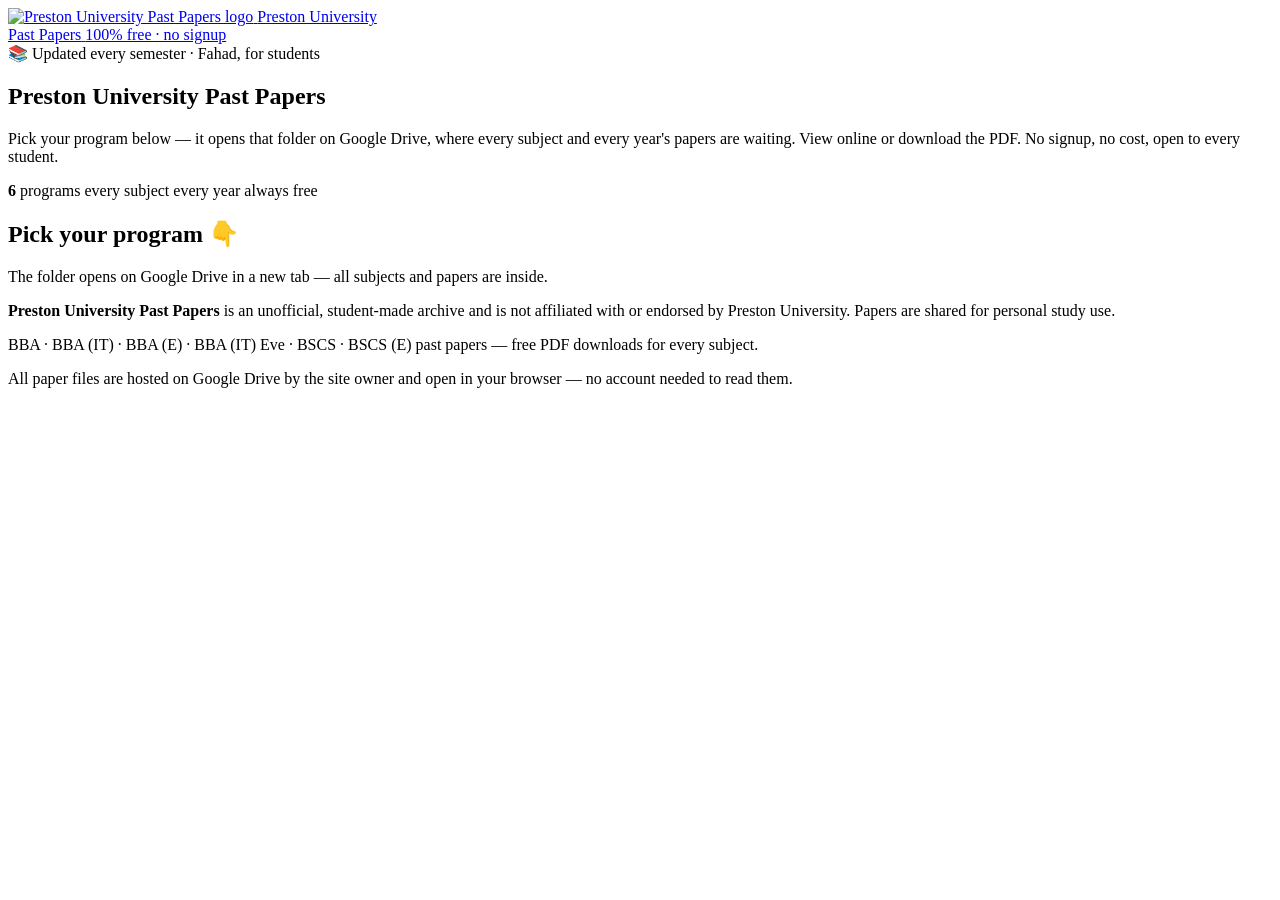
==== index.html @ d33c25c8 "Add index.html" ====
<!DOCTYPE html>
<html lang="en">
<head>
  <meta charset="UTF-8">
  <meta name="viewport" content="width=device-width, initial-scale=1">
  <title>Preston University Past Papers – Free Download | BBA · BBA (IT) · BSCS · All Subjects</title>

  <meta name="description" content="Free Preston University past papers for BBA, BBA (IT), BBA (E), BBA (IT) Evening, BSCS and BSCS (E) — every subject, every year. Pick your program, browse the Drive folder, view or download PDFs instantly. No signup.">
  <meta name="keywords" content="preston university past papers, preston university past papers pdf, preston university bba past papers, preston university bscs past papers, preston university previous papers, preston university midterm papers, final term papers preston, pu past papers">
  <meta name="robots" content="index, follow">
  <meta name="theme-color" content="#070b16">
  <meta name="author" content="Preston University Past Papers">

  <!-- ================================================================
       BEFORE uploading to GitHub: search this file for 0xgf-18
       (it appears 3 times - the 2 lines below, plus inside the schema)
       and replace it with your real GitHub username.
       ================================================================ -->
  <link rel="canonical" href="https://0xgf-18.github.io/preston-past-papers/">

  <!-- Shows a nice preview card when the link is shared on WhatsApp / Facebook -->
  <meta property="og:type" content="website">
  <meta property="og:site_name" content="Preston University Past Papers">
  <meta property="og:title" content="Preston University Past Papers – Free PDF Download">
  <meta property="og:description" content="BBA / BBA (IT) / BSCS past papers for every subject & year. Pick your program and browse the papers on Google Drive. 100% free.">
  <meta property="og:url" content="https://0xgf-18.github.io/preston-past-papers/">

  <!-- STEP (Google Search Console): after registering the site on
       https://search.google.com/search-console they give you a meta tag.
       Paste it exactly on the next line and commit the change. -->
  <!-- <meta name="google-site-verification" content="PASTE-THE-TAG-FROM-GOOGLE-HERE"> -->

  <link rel="preconnect" href="https://fonts.googleapis.com">
  <link rel="preconnect" href="https://fonts.gstatic.com" crossorigin>
  <link href="https://fonts.googleapis.com/css2?family=Inter:wght@400;500;600;700;800&family=Sora:wght@600;700;800&display=swap" rel="stylesheet">
  <link rel="icon" type="image/svg+xml" href="logo.svg">
  <link rel="stylesheet" href="style.css">

  <script type="application/ld+json">
  {
    "@context": "https://schema.org",
    "@type": "WebSite",
    "name": "Preston University Past Papers",
    "url": "https://0xgf-18.github.io/preston-past-papers/",
    "description": "Free archive of Preston University past papers for BBA, BBA (IT), BBA (E), BBA (IT) Evening, BSCS and BSCS (E) — every subject and year, hosted on Google Drive."
  }
  </script>
</head>
<body>

  <header class="topbar">
    <div class="wrap bar">
      <a class="brand" href="#top">
        <img src="logo.svg" alt="Preston University Past Papers logo" width="38" height="38">
        <span class="brand-name">Preston University<br>Past Papers</span>
      </a>
      <a class="pill" href="#papers">100% free · no signup</a>
    </div>
  </header>

  <section class="hero" id="top">
    <div class="blob b1" aria-hidden="true"></div>
    <div class="blob b2" aria-hidden="true"></div>
    <div class="wrap hero-inner">
      <span class="eyebrow">📚 Updated every semester · Fahad, for students</span>
      <h1>Preston University <span class="grad">Past Papers</span></h1>
      <p class="lede">
        Pick your program below — it opens that folder on Google Drive, where every
        subject and every year's papers are waiting. View online or download the PDF.
        No signup, no cost, open to every student.
      </p>
      <div class="hero-stats">
        <span class="stat"><strong id="n-programs">6</strong> programs</span>
        <span class="stat">every subject</span>
        <span class="stat">every year</span>
        <span class="stat free">always free</span>
      </div>
    </div>
  </section>

  <main class="wrap" id="papers">
    <div class="pick-head">
      <h2>Pick your program 👇</h2>
      <p>The folder opens on Google Drive in a new tab — all subjects and papers are inside.</p>
    </div>
    <section id="grid" class="folder-grid" aria-label="Program folders"></section>
  </main>

  <footer>
    <div class="wrap">
      <p><strong>Preston University Past Papers</strong> is an unofficial, student-made archive
        and is not affiliated with or endorsed by Preston University.
        Papers are shared for personal study use.</p>
      <p class="kw">BBA · BBA (IT) · BBA (E) · BBA (IT) Eve · BSCS · BSCS (E) past papers — free PDF downloads for every subject.</p>
      <p class="small">All paper files are hosted on Google Drive by the site owner and open in your browser —
        no account needed to read them.</p>
    </div>
  </footer>

  <script src="papers.js"></script>
  <script src="app.js"></script>
</body>
</html>
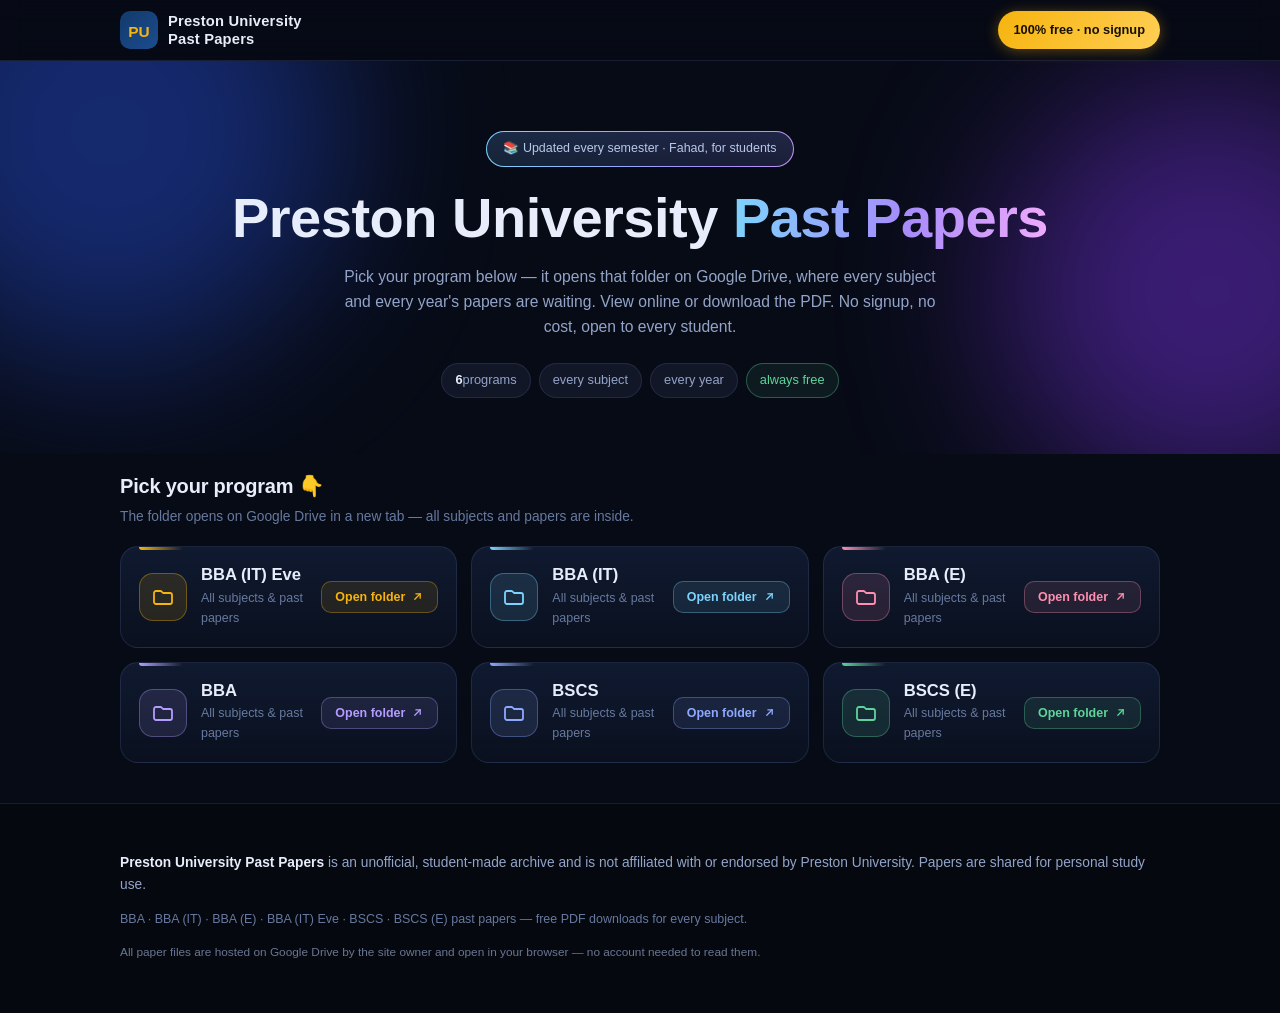
==== commit 30ee7ea8: "Cache-bust papers.js (v2)" ====
--- a/index.html
+++ b/index.html
@@ -97,7 +97,7 @@
     </div>
   </footer>
 
-  <script src="papers.js"></script>
+  <script src="papers.js?v=2"></script>
   <script src="app.js"></script>
 </body>
 </html>
--- a/style.css
+++ b/style.css
@@ -0,0 +1,198 @@
+/* Preston University Past Papers — dark modern UI
+   No external JavaScript libraries; only Google Fonts (free). */
+
+:root {
+  --bg:    #070b16;
+  --panel: #0d1526;
+  --card:  #101a30;
+  --line:  rgba(148, 170, 255, .13);
+  --line2: rgba(148, 170, 255, .25);
+  --txt:   #e7edfb;
+  --mut:   #93a4c9;
+  --mut2:  #67799f;
+  --gold:  #f6b40e;
+  --r-lg: 18px;
+}
+
+* { box-sizing: border-box; }
+html { scroll-behavior: smooth; }
+
+body {
+  margin: 0;
+  font-family: "Inter", -apple-system, BlinkMacSystemFont, "Segoe UI", Roboto, Arial, sans-serif;
+  background: var(--bg);
+  color: var(--txt);
+  line-height: 1.6;
+  -webkit-font-smoothing: antialiased;
+}
+
+::selection { background: rgba(126, 154, 255, .35); }
+:focus-visible { outline: 2px solid #7dd3fc; outline-offset: 2px; }
+
+.wrap { width: min(1040px, 92%); margin: 0 auto; }
+h1, h2, h3 { font-family: "Sora", "Inter", sans-serif; }
+
+.sr-only {
+  position: absolute; width: 1px; height: 1px; margin: -1px;
+  padding: 0; overflow: hidden; clip: rect(0 0 0 0); border: 0;
+}
+
+/* ---------- Top bar (glass) ---------- */
+.topbar {
+  position: sticky; top: 0; z-index: 40;
+  background: rgba(7, 11, 22, .72);
+  backdrop-filter: blur(14px);
+  -webkit-backdrop-filter: blur(14px);
+  border-bottom: 1px solid var(--line);
+}
+.bar { display: flex; align-items: center; justify-content: space-between; gap: 14px; padding: 11px 0; }
+.brand { display: flex; align-items: center; gap: 10px; text-decoration: none; color: var(--txt); min-width: 0; }
+.brand img { border-radius: 10px; flex: none; }
+.brand-name { font-family: "Sora", sans-serif; font-weight: 700; font-size: .92rem; line-height: 1.25; letter-spacing: .2px; }
+
+.pill {
+  flex: none;
+  background: linear-gradient(120deg, var(--gold), #ffce54);
+  color: #171000; font-weight: 800; font-size: .8rem;
+  padding: 9px 15px; border-radius: 999px; text-decoration: none;
+  transition: transform .15s ease, box-shadow .15s ease;
+  box-shadow: 0 2px 14px rgba(246, 180, 14, .35);
+  white-space: nowrap;
+}
+.pill:hover { transform: translateY(-1px); box-shadow: 0 6px 20px rgba(246, 180, 14, .45); }
+
+/* ---------- Hero ---------- */
+.hero { position: relative; overflow: hidden; padding: 70px 0 56px; text-align: center; }
+.blob { position: absolute; border-radius: 50%; filter: blur(80px); opacity: .5; pointer-events: none; }
+.b1 { width: 460px; height: 460px; background: #2347c4; top: -160px; left: -120px; animation: drift 16s ease-in-out infinite alternate; }
+.b2 { width: 420px; height: 420px; background: #6d2fd0; top: 20px; right: -140px; animation: drift 20s ease-in-out infinite alternate-reverse; }
+@keyframes drift { from { transform: translateY(0) scale(1); } to { transform: translateY(46px) scale(1.15); } }
+
+.hero-inner { position: relative; }
+.eyebrow {
+  display: inline-block; font-size: .78rem; color: #b9c8ea;
+  padding: 7px 16px; border-radius: 999px; margin-bottom: 20px;
+  /* animated glowing edge: dark fill + a gradient light that runs around the border */
+  border: 1px solid transparent;
+  background:
+    linear-gradient(180deg, rgba(18, 28, 54, .92), rgba(13, 21, 38, .92)) padding-box,
+    linear-gradient(90deg, #7dd3fc, #a78bfa, #f0abfc, #ffd479, #7dd3fc) border-box;
+  background-size: 100% 100%, 300% 100%;
+  animation: edge-run 3.6s linear infinite, edge-glow 2.8s ease-in-out infinite;
+}
+@keyframes edge-run {
+  to { background-position: 100% 0, -300% 0; }
+}
+@keyframes edge-glow {
+  0%, 100% { box-shadow: 0 0 12px -5px rgba(167, 139, 250, .45); }
+  50%      { box-shadow: 0 0 28px -4px rgba(167, 139, 250, .9); }
+}
+.hero h1 { margin: 0 0 14px; font-size: clamp(2.1rem, 5.6vw, 3.5rem); line-height: 1.12; letter-spacing: -.5px; }
+.grad {
+  background: linear-gradient(92deg, #7dd3fc 0%, #a78bfa 55%, #f0abfc 100%);
+  -webkit-background-clip: text; background-clip: text; color: transparent;
+}
+.lede { max-width: 620px; margin: 0 auto 24px; color: var(--mut); font-size: .98rem; }
+
+.hero-stats { display: flex; justify-content: center; gap: 8px; flex-wrap: wrap; }
+.stat {
+  display: inline-flex; align-items: center;
+  font-size: .8rem; color: var(--mut);
+  background: rgba(148, 170, 255, .08); border: 1px solid var(--line);
+  padding: 6px 13px; border-radius: 999px;
+}
+.stat strong { color: var(--txt); }
+.stat.free { color: #5fd39a; border-color: rgba(95, 211, 154, .35); background: rgba(95, 211, 154, .08); }
+
+/* ---------- Program folder tiles ---------- */
+.pick-head { margin: 16px 0 4px; }
+.pick-head h2 { margin: 0 0 4px; font-size: 1.25rem; letter-spacing: -.2px; }
+.pick-head p { margin: 0; color: var(--mut2); font-size: .86rem; }
+
+.folder-grid {
+  display: grid; gap: 14px;
+  grid-template-columns: repeat(auto-fill, minmax(300px, 1fr));
+  padding: 14px 0 40px;
+}
+
+.folder {
+  position: relative; display: flex; align-items: center; gap: 14px;
+  background: linear-gradient(180deg, var(--card), rgba(13, 21, 38, .55));
+  border: 1px solid var(--line); border-radius: var(--r-lg);
+  padding: 18px; text-decoration: none; color: var(--txt);
+  transition: transform .18s ease, border-color .18s ease, box-shadow .18s ease;
+}
+.folder::before {
+  content: ""; position: absolute; top: 0; left: 18px; width: 44px; height: 3px;
+  border-radius: 0 0 4px 4px;
+  background: linear-gradient(90deg, var(--tint, #7ea6ff), transparent);
+}
+.folder:hover {
+  transform: translateY(-3px);
+  border-color: var(--line2);
+  box-shadow: 0 14px 44px rgba(3, 8, 24, .5), 0 0 34px -14px var(--tint, transparent);
+}
+
+.ficon {
+  flex: none; width: 48px; height: 48px; border-radius: 14px;
+  display: grid; place-items: center;
+  color: var(--tint, #8ea8ff);
+  background: rgba(126, 154, 255, .12);
+  border: 1px solid rgba(126, 154, 255, .28);
+}
+@supports (background: color-mix(in srgb, red 10%, blue)) {
+  .ficon {
+    background: color-mix(in srgb, var(--tint, #8ea8ff) 12%, transparent);
+    border-color: color-mix(in srgb, var(--tint, #8ea8ff) 34%, transparent);
+  }
+}
+.ficon svg { width: 24px; height: 24px; }
+
+.fbody { min-width: 0; }
+.fname { display: block; font-family: "Sora", sans-serif; font-weight: 700; font-size: 1.04rem; line-height: 1.25; }
+.fsub  { display: block; margin-top: 3px; font-size: .78rem; color: var(--mut2); }
+
+.fcta {
+  flex: none; margin-left: auto;
+  display: inline-flex; align-items: center; gap: 6px;
+  font: 700 .78rem "Inter", sans-serif;
+  color: var(--tint, #9fb6ff);
+  background: rgba(126, 154, 255, .1);
+  border: 1px solid rgba(126, 154, 255, .3);
+  border-radius: 10px; padding: 8px 13px;
+  white-space: nowrap;
+}
+@supports (background: color-mix(in srgb, red 10%, blue)) {
+  .fcta {
+    background: color-mix(in srgb, var(--tint, #8ea8ff) 10%, transparent);
+    border-color: color-mix(in srgb, var(--tint, #8ea8ff) 32%, transparent);
+  }
+}
+.fcta svg { width: 13px; height: 13px; }
+.folder:hover .fcta { filter: brightness(1.18); }
+
+.folder.is-empty .fcta {
+  color: var(--mut2); background: none; border-color: var(--line);
+  border-style: dashed; box-shadow: none;
+}
+.folder.is-empty:hover { border-color: var(--line); box-shadow: 0 14px 44px rgba(3, 8, 24, .5); }
+
+/* ---------- Footer ---------- */
+footer { background: #05080f; border-top: 1px solid var(--line); padding: 34px 0 40px; font-size: .86rem; color: var(--mut); }
+footer strong { color: var(--txt); }
+footer .kw { color: var(--mut2); font-size: .78rem; margin-top: 14px; }
+footer .small { font-size: .74rem; opacity: .7; margin-top: 6px; }
+
+/* ---------- Small screens ---------- */
+@media (max-width: 760px) {
+  .hero { padding: 48px 0 42px; }
+  .lede { font-size: .9rem; }
+  .folder-grid { grid-template-columns: 1fr; }
+  .fcta { padding: 7px 10px; font-size: .72rem; }
+  .pill { font-size: .72rem; padding: 8px 11px; }
+}
+
+@media (prefers-reduced-motion: reduce) {
+  html { scroll-behavior: auto; }
+  .blob, .folder, .pill, .eyebrow { animation: none; transition: none; }
+}
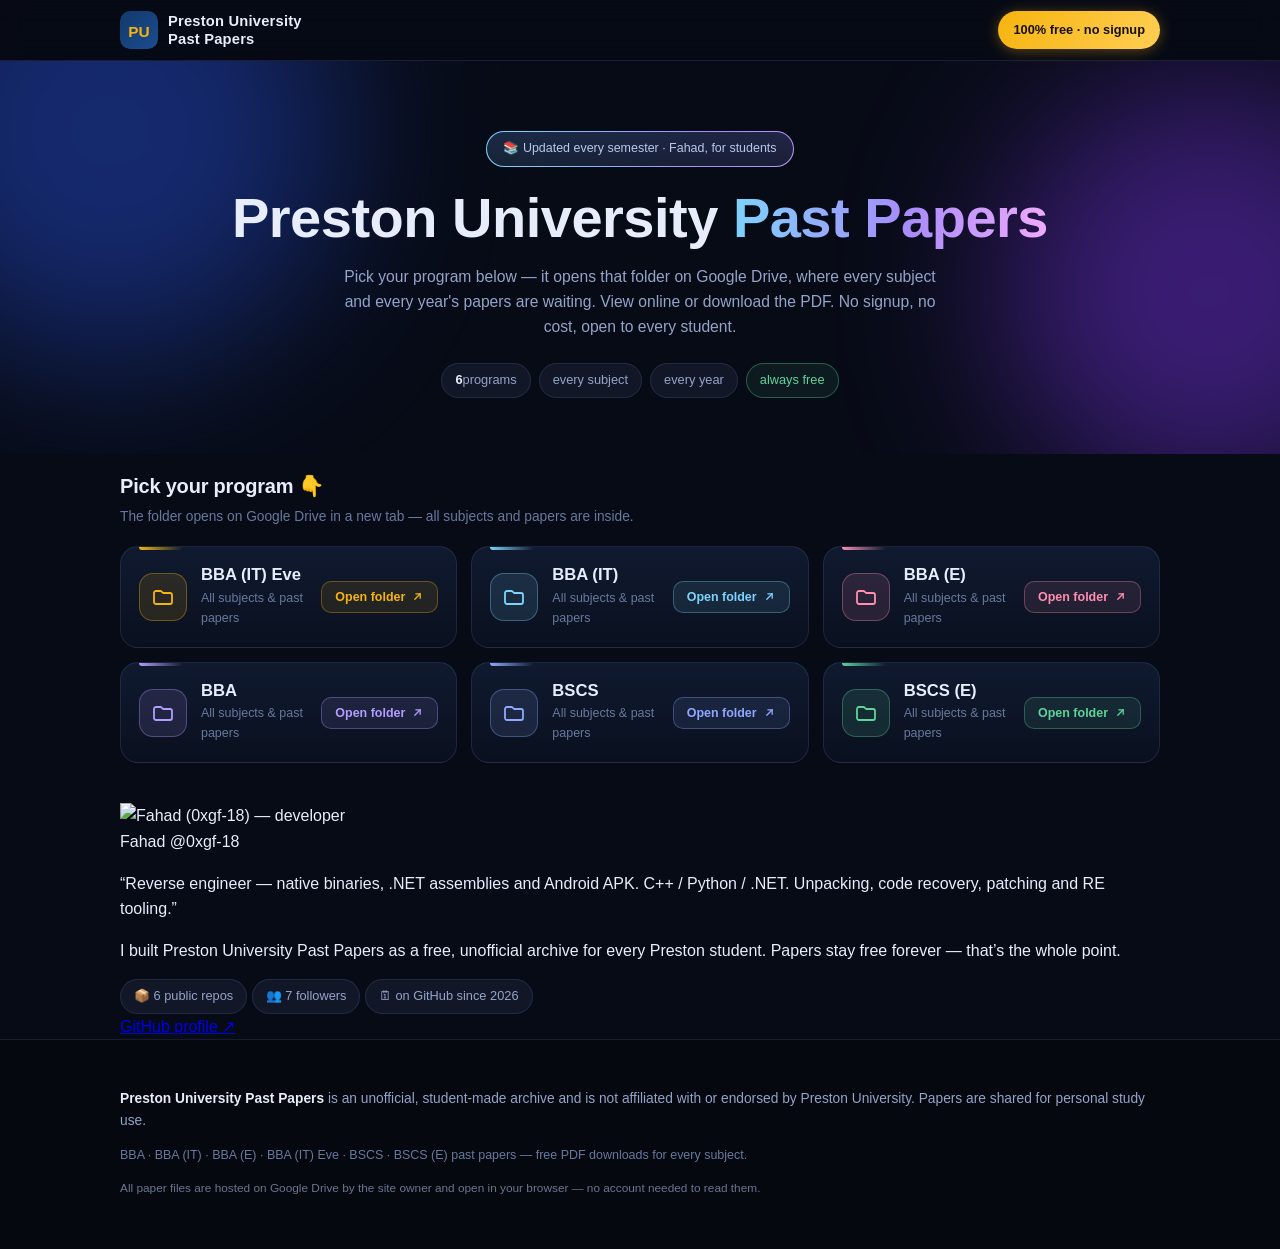
==== commit 2f1696e1: "About the developer section" ====
--- a/index.html
+++ b/index.html
@@ -34,7 +34,7 @@
   <link rel="preconnect" href="https://fonts.gstatic.com" crossorigin>
   <link href="https://fonts.googleapis.com/css2?family=Inter:wght@400;500;600;700;800&family=Sora:wght@600;700;800&display=swap" rel="stylesheet">
   <link rel="icon" type="image/svg+xml" href="logo.svg">
-  <link rel="stylesheet" href="style.css">
+  <link rel="stylesheet" href="style.css?v=2">
 
   <script type="application/ld+json">
   {
@@ -86,6 +86,28 @@
     <section id="grid" class="folder-grid" aria-label="Program folders"></section>
   </main>
 
+  <section class="about-dev" id="dev">
+    <div class="wrap">
+      <div class="dev-card">
+        <img class="dev-avatar"
+             src="https://avatars.githubusercontent.com/u/333729240?v=4"
+             alt="Fahad (0xgf-18) — developer" width="74" height="74" loading="lazy"
+             referrerpolicy="no-referrer">
+        <div class="dev-body">
+          <div class="dev-name">Fahad <span class="dev-handle">@0xgf-18</span></div>
+          <p class="dev-bio">“Reverse engineer — native binaries, .NET assemblies and Android APK. C++ / Python / .NET. Unpacking, code recovery, patching and RE tooling.”</p>
+          <p class="dev-note">I built Preston University Past Papers as a free, unofficial archive for every Preston student. Papers stay free forever — that’s the whole point.</p>
+          <div class="dev-chips">
+            <span class="stat">📦 6 public repos</span>
+            <span class="stat">👥 7 followers</span>
+            <span class="stat">🗓 on GitHub since 2026</span>
+          </div>
+        </div>
+        <a class="dev-btn" href="https://github.com/0xgf-18" target="_blank" rel="noopener">GitHub profile ↗</a>
+      </div>
+    </div>
+  </section>
+
   <footer>
     <div class="wrap">
       <p><strong>Preston University Past Papers</strong> is an unofficial, student-made archive
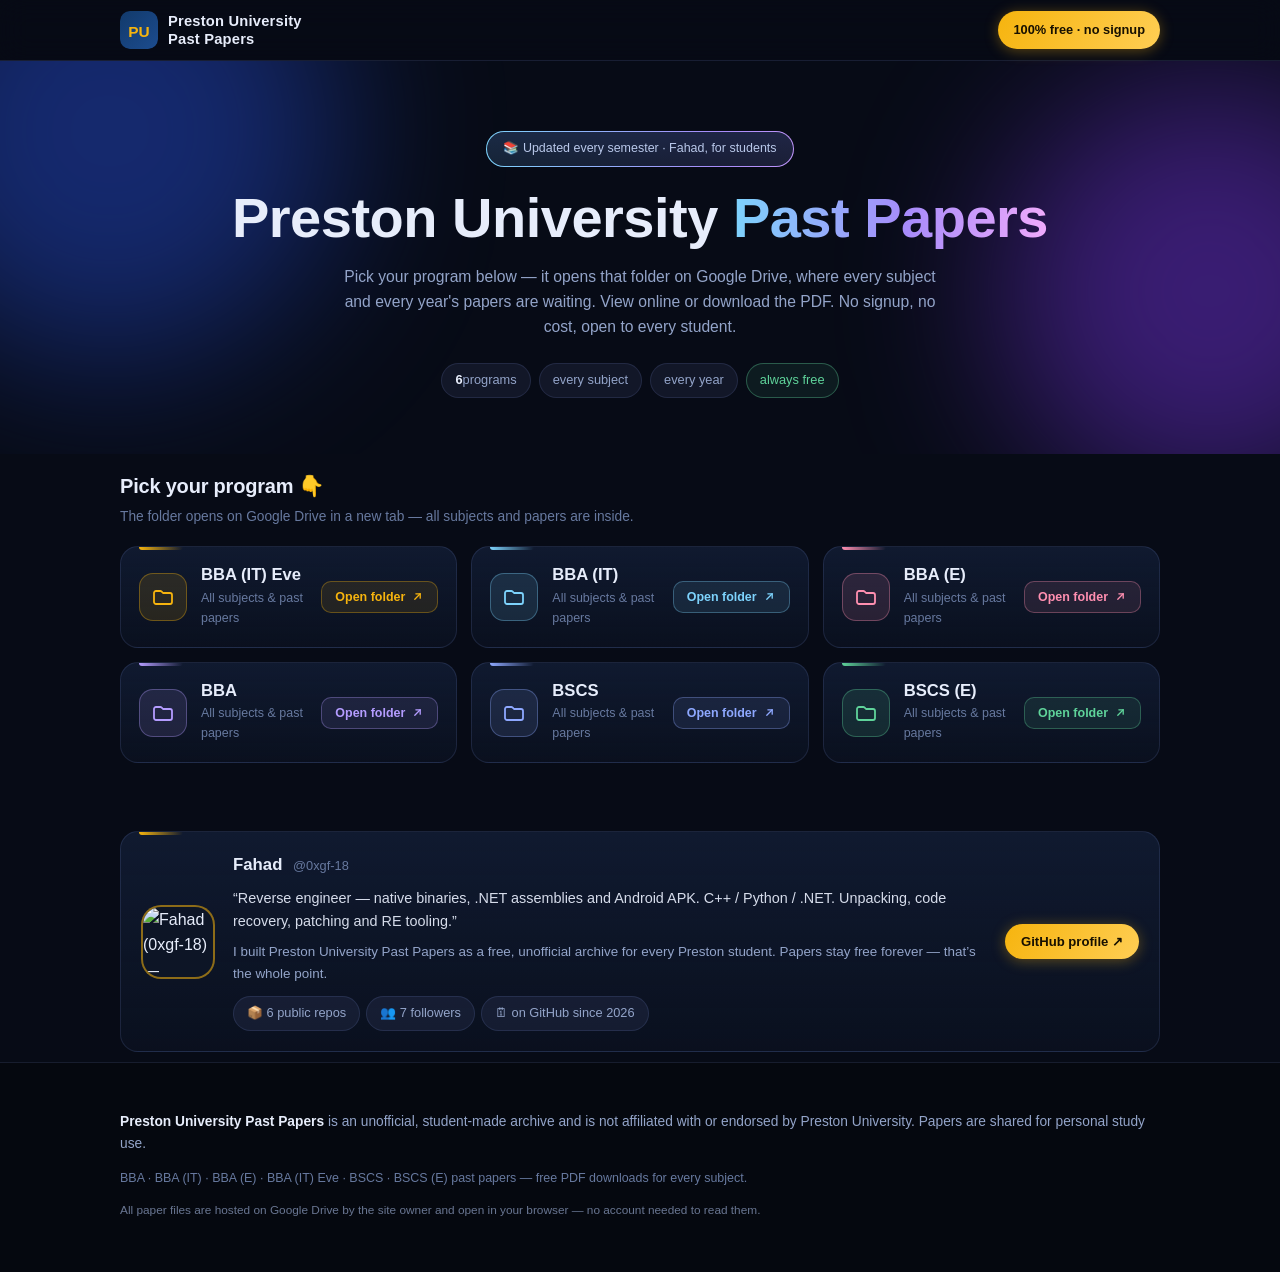
==== commit 2d7c89c5: "Add light sweep, red particles and glowing profile edge" ====
--- a/index.html
+++ b/index.html
@@ -34,7 +34,7 @@
   <link rel="preconnect" href="https://fonts.gstatic.com" crossorigin>
   <link href="https://fonts.googleapis.com/css2?family=Inter:wght@400;500;600;700;800&family=Sora:wght@600;700;800&display=swap" rel="stylesheet">
   <link rel="icon" type="image/svg+xml" href="logo.svg">
-  <link rel="stylesheet" href="style.css?v=2">
+  <link rel="stylesheet" href="style.css?v=3">
 
   <script type="application/ld+json">
   {
@@ -58,9 +58,14 @@
     </div>
   </header>
 
+  <div class="flash" aria-hidden="true"></div>
+
   <section class="hero" id="top">
     <div class="blob b1" aria-hidden="true"></div>
     <div class="blob b2" aria-hidden="true"></div>
+    <div class="particles" aria-hidden="true">
+      <i></i><i></i><i></i><i></i><i></i><i></i><i></i><i></i><i></i><i></i><i></i><i></i>
+    </div>
     <div class="wrap hero-inner">
       <span class="eyebrow">📚 Updated every semester · Fahad, for students</span>
       <h1>Preston University <span class="grad">Past Papers</span></h1>
--- a/style.css
+++ b/style.css
@@ -177,6 +177,48 @@
 }
 .folder.is-empty:hover { border-color: var(--line); box-shadow: 0 14px 44px rgba(3, 8, 24, .5); }
 
+/* ---------- About the developer ---------- */
+.about-dev { padding: 28px 0 10px; }
+.dev-card {
+  position: relative;
+  display: flex; align-items: center; gap: 18px; flex-wrap: wrap;
+  background: linear-gradient(180deg, var(--card), rgba(13, 21, 38, .55));
+  border: 1px solid var(--line); border-radius: var(--r-lg);
+  padding: 20px;
+}
+.dev-card::before {
+  content: ""; position: absolute; top: 0; left: 18px; width: 44px; height: 3px;
+  border-radius: 0 0 4px 4px;
+  background: linear-gradient(90deg, var(--gold), transparent);
+}
+.dev-avatar {
+  flex: none; width: 74px; height: 74px; border-radius: 20px;
+  border: 2px solid rgba(246, 180, 14, .55);
+  background: var(--panel);
+}
+.dev-body { flex: 1 1 340px; min-width: 0; }
+.dev-name { font-family: "Sora", sans-serif; font-weight: 700; font-size: 1.05rem; }
+.dev-handle { color: var(--mut2); font-size: .8rem; font-weight: 500; margin-left: 6px; }
+.dev-bio { margin: 8px 0 0; color: var(--txt); font-size: .9rem; opacity: .92; }
+.dev-note { margin: 8px 0 0; color: var(--mut); font-size: .84rem; }
+.dev-chips { display: flex; flex-wrap: wrap; gap: 6px; margin-top: 12px; }
+.dev-btn {
+  flex: none; align-self: center;
+  color: #171000; font: 800 .82rem "Inter", sans-serif; text-decoration: none;
+  background: linear-gradient(120deg, var(--gold), #ffce54);
+  padding: 10px 16px; border-radius: 999px;
+  box-shadow: 0 2px 14px rgba(246, 180, 14, .35);
+  transition: transform .15s ease, box-shadow .15s ease;
+  white-space: nowrap;
+}
+.dev-btn:hover { transform: translateY(-1px); box-shadow: 0 6px 20px rgba(246, 180, 14, .45); }
+
+@media (max-width: 640px) {
+  .about-dev { padding: 22px 0 6px; }
+  .dev-card { flex-direction: column; align-items: flex-start; }
+  .dev-avatar { width: 64px; height: 64px; }
+}
+
 /* ---------- Footer ---------- */
 footer { background: #05080f; border-top: 1px solid var(--line); padding: 34px 0 40px; font-size: .86rem; color: var(--mut); }
 footer strong { color: var(--txt); }
